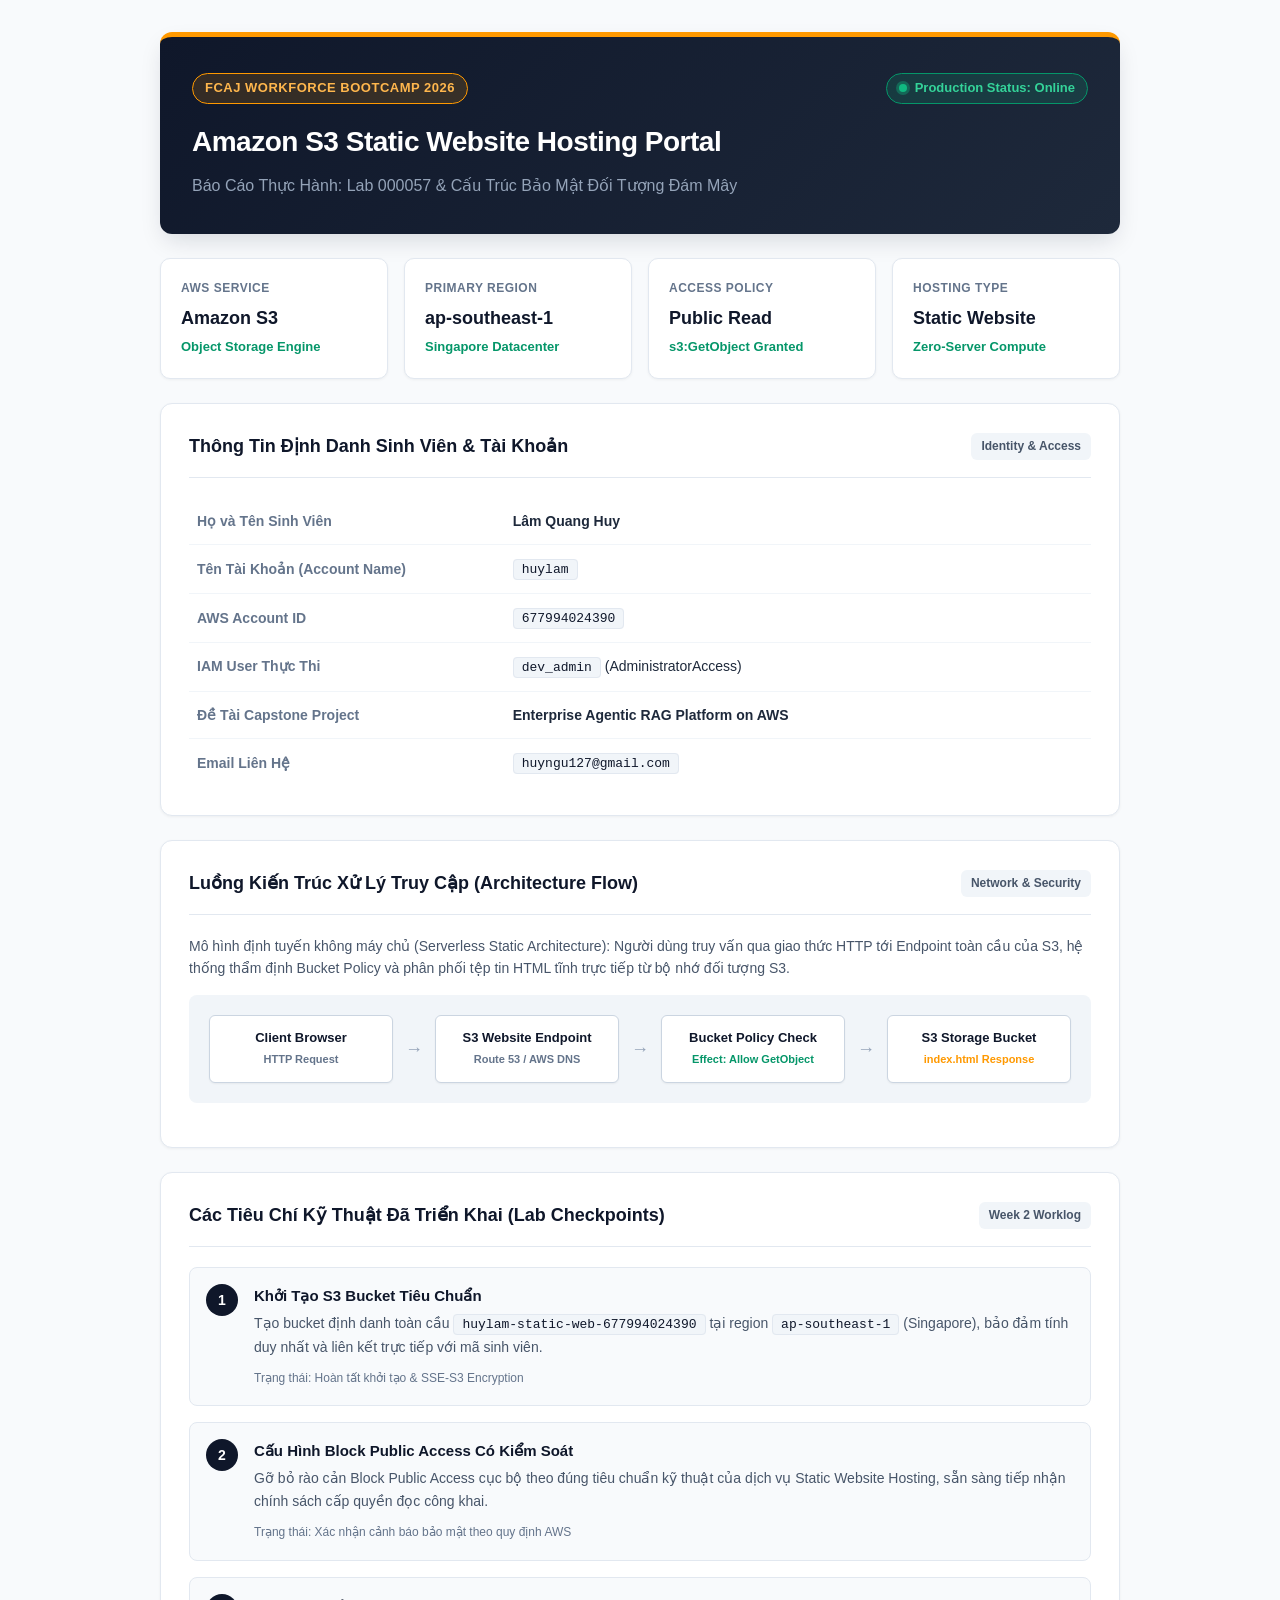
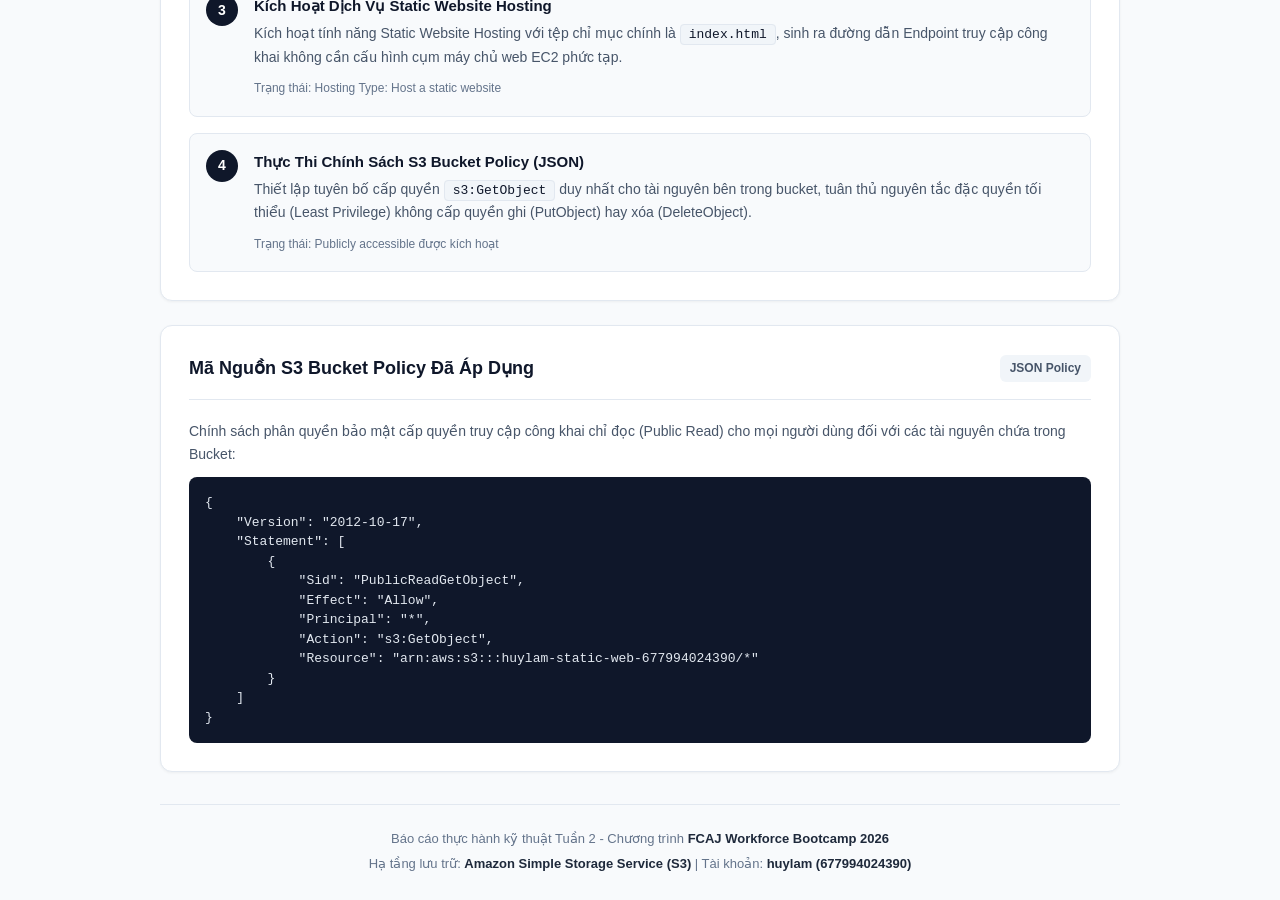
==== index.html @ d915a033 "docs: add lab 000057 s3 static website notes and proof images" ====
<!DOCTYPE html>
<html lang="vi">
<head>
    <meta charset="utf-8">
    <meta name="viewport" content="width=device-width, initial-scale=1.0">
    <title>AWS S3 Static Web Portal - Lam Quang Huy</title>
    <style>
        :root {
            --aws-navy: #0f172a;
            --aws-dark: #1e293b;
            --aws-amber: #ff9900;
            --aws-amber-hover: #ec8c00;
            --aws-blue: #0073bb;
            --aws-green: #059669;
            --aws-green-bg: #ecfdf5;
            --border-color: #e2e8f0;
            --text-main: #1e293b;
            --text-muted: #64748b;
            --bg-page: #f8fafc;
            --card-bg: #ffffff;
        }

        * {
            box-sizing: border-box;
            margin: 0;
            padding: 0;
        }

        body {
            font-family: -apple-system, BlinkMacSystemFont, "Segoe UI", Roboto, "Helvetica Neue", Arial, sans-serif;
            background-color: var(--bg-page);
            color: var(--text-main);
            line-height: 1.6;
            padding: 32px 16px;
        }

        .wrapper {
            max-width: 960px;
            margin: 0 auto;
        }

        /* Top Header */
        header {
            background: linear-gradient(135deg, var(--aws-navy) 0%, var(--aws-dark) 100%);
            border-top: 5px solid var(--aws-amber);
            border-radius: 12px;
            padding: 36px 32px;
            color: #ffffff;
            box-shadow: 0 10px 25px -5px rgba(15, 23, 42, 0.15);
            margin-bottom: 24px;
        }

        .header-top {
            display: flex;
            justify-content: space-between;
            align-items: center;
            flex-wrap: wrap;
            gap: 12px;
            margin-bottom: 16px;
        }

        .badge-program {
            background-color: rgba(255, 153, 0, 0.15);
            border: 1px solid var(--aws-amber);
            color: #ffb74d;
            font-size: 13px;
            font-weight: 600;
            padding: 4px 12px;
            border-radius: 9999px;
            text-transform: uppercase;
            letter-spacing: 0.5px;
        }

        .status-pill {
            display: inline-flex;
            align-items: center;
            gap: 8px;
            background-color: rgba(16, 185, 129, 0.15);
            border: 1px solid var(--aws-green);
            color: #34d399;
            font-size: 13px;
            font-weight: 600;
            padding: 4px 12px;
            border-radius: 9999px;
        }

        .pulse-dot {
            width: 8px;
            height: 8px;
            background-color: #10b981;
            border-radius: 50%;
            box-shadow: 0 0 0 3px rgba(16, 185, 129, 0.35);
        }

        header h1 {
            font-size: 28px;
            font-weight: 700;
            letter-spacing: -0.5px;
            margin-bottom: 8px;
            color: #ffffff;
        }

        header p.lead {
            color: #94a3b8;
            font-size: 16px;
        }

        /* Metrics Row */
        .metrics-grid {
            display: grid;
            grid-template-columns: repeat(auto-fit, minmax(210px, 1fr));
            gap: 16px;
            margin-bottom: 24px;
        }

        .metric-card {
            background: var(--card-bg);
            border: 1px solid var(--border-color);
            border-radius: 10px;
            padding: 20px;
            box-shadow: 0 1px 3px rgba(0, 0, 0, 0.05);
        }

        .metric-title {
            font-size: 12px;
            text-transform: uppercase;
            letter-spacing: 0.5px;
            color: var(--text-muted);
            font-weight: 600;
            margin-bottom: 6px;
        }

        .metric-value {
            font-size: 18px;
            font-weight: 700;
            color: var(--aws-navy);
            word-break: break-all;
        }

        .metric-sub {
            font-size: 13px;
            color: var(--aws-green);
            font-weight: 600;
            margin-top: 4px;
        }

        /* Main Content Layout */
        .main-grid {
            display: grid;
            grid-template-columns: 1fr;
            gap: 24px;
        }

        .card {
            background: var(--card-bg);
            border: 1px solid var(--border-color);
            border-radius: 12px;
            padding: 28px;
            box-shadow: 0 1px 3px rgba(0, 0, 0, 0.05);
        }

        .card-header {
            display: flex;
            justify-content: space-between;
            align-items: center;
            border-bottom: 1px solid var(--border-color);
            padding-bottom: 16px;
            margin-bottom: 20px;
        }

        .card-title {
            font-size: 18px;
            font-weight: 700;
            color: var(--aws-navy);
        }

        .card-tag {
            font-size: 12px;
            font-weight: 600;
            background: #f1f5f9;
            color: #475569;
            padding: 4px 10px;
            border-radius: 6px;
        }

        /* Profile Details Table */
        .profile-table {
            width: 100%;
            border-collapse: collapse;
        }

        .profile-table tr {
            border-bottom: 1px solid #f1f5f9;
        }

        .profile-table tr:last-child {
            border-bottom: none;
        }

        .profile-table th {
            text-align: left;
            padding: 12px 8px;
            color: var(--text-muted);
            font-weight: 600;
            font-size: 14px;
            width: 35%;
        }

        .profile-table td {
            padding: 12px 8px;
            color: var(--text-main);
            font-size: 14px;
        }

        .code-inline {
            font-family: ui-monospace, SFMono-Regular, Menlo, Monaco, Consolas, monospace;
            background-color: #f1f5f9;
            border: 1px solid #e2e8f0;
            padding: 2px 8px;
            border-radius: 4px;
            font-size: 13px;
            color: #0f172a;
        }

        /* Workflow Step Cards */
        .steps-container {
            display: flex;
            flex-direction: column;
            gap: 16px;
            margin-top: 8px;
        }

        .step-item {
            display: flex;
            gap: 16px;
            align-items: flex-start;
            padding: 16px;
            border-radius: 8px;
            background: #f8fafc;
            border: 1px solid #e2e8f0;
        }

        .step-num {
            flex-shrink: 0;
            width: 32px;
            height: 32px;
            background: var(--aws-navy);
            color: #ffffff;
            font-weight: 700;
            border-radius: 50%;
            display: flex;
            align-items: center;
            justify-content: center;
            font-size: 14px;
        }

        .step-content h4 {
            font-size: 15px;
            font-weight: 700;
            color: var(--aws-navy);
            margin-bottom: 4px;
        }

        .step-content p {
            font-size: 14px;
            color: #475569;
            margin-bottom: 6px;
        }

        .step-meta {
            font-size: 12px;
            color: var(--text-muted);
        }

        /* Architecture Flow Diagram */
        .arch-flow {
            display: flex;
            align-items: center;
            justify-content: space-between;
            flex-wrap: wrap;
            gap: 12px;
            background: #f1f5f9;
            padding: 20px;
            border-radius: 8px;
            margin: 16px 0;
            text-align: center;
        }

        .arch-node {
            background: #ffffff;
            border: 1px solid #cbd5e1;
            padding: 12px 16px;
            border-radius: 6px;
            font-size: 13px;
            font-weight: 600;
            color: var(--aws-navy);
            flex: 1;
            min-width: 140px;
            box-shadow: 0 1px 2px rgba(0, 0, 0, 0.05);
        }

        .arch-arrow {
            color: #94a3b8;
            font-weight: 700;
            font-size: 18px;
        }

        /* Code Block */
        pre {
            background: #0f172a;
            color: #e2e8f0;
            padding: 16px;
            border-radius: 8px;
            overflow-x: auto;
            font-family: ui-monospace, SFMono-Regular, Menlo, Monaco, Consolas, monospace;
            font-size: 13px;
            line-height: 1.5;
            margin-top: 12px;
        }

        /* Footer */
        footer {
            margin-top: 32px;
            text-align: center;
            font-size: 13px;
            color: var(--text-muted);
            border-top: 1px solid var(--border-color);
            padding-top: 24px;
        }

        footer strong {
            color: var(--text-main);
        }
    </style>
</head>
<body>

<div class="wrapper">

    <!-- Top Header -->
    <header>
        <div class="header-top">
            <span class="badge-program">FCAJ Workforce Bootcamp 2026</span>
            <div class="status-pill">
                <span class="pulse-dot"></span>
                <span>Production Status: Online</span>
            </div>
        </div>
        <h1>Amazon S3 Static Website Hosting Portal</h1>
        <p class="lead">Báo Cáo Thực Hành: Lab 000057 &amp; Cấu Trúc Bảo Mật Đối Tượng Đám Mây</p>
    </header>

    <!-- Key Metrics Grid -->
    <section class="metrics-grid">
        <div class="metric-card">
            <div class="metric-title">AWS Service</div>
            <div class="metric-value">Amazon S3</div>
            <div class="metric-sub">Object Storage Engine</div>
        </div>
        <div class="metric-card">
            <div class="metric-title">Primary Region</div>
            <div class="metric-value">ap-southeast-1</div>
            <div class="metric-sub">Singapore Datacenter</div>
        </div>
        <div class="metric-card">
            <div class="metric-title">Access Policy</div>
            <div class="metric-value">Public Read</div>
            <div class="metric-sub">s3:GetObject Granted</div>
        </div>
        <div class="metric-card">
            <div class="metric-title">Hosting Type</div>
            <div class="metric-value">Static Website</div>
            <div class="metric-sub">Zero-Server Compute</div>
        </div>
    </section>

    <!-- Main Content -->
    <main class="main-grid">

        <!-- Student & Identity Details -->
        <article class="card">
            <div class="card-header">
                <h2 class="card-title">Thông Tin Định Danh Sinh Viên &amp; Tài Khoản</h2>
                <span class="card-tag">Identity &amp; Access</span>
            </div>
            <table class="profile-table">
                <tbody>
                    <tr>
                        <th>Họ và Tên Sinh Viên</th>
                        <td><strong>Lâm Quang Huy</strong></td>
                    </tr>
                    <tr>
                        <th>Tên Tài Khoản (Account Name)</th>
                        <td><span class="code-inline">huylam</span></td>
                    </tr>
                    <tr>
                        <th>AWS Account ID</th>
                        <td><span class="code-inline">677994024390</span></td>
                    </tr>
                    <tr>
                        <th>IAM User Thực Thi</th>
                        <td><span class="code-inline">dev_admin</span> (AdministratorAccess)</td>
                    </tr>
                    <tr>
                        <th>Đề Tài Capstone Project</th>
                        <td><strong>Enterprise Agentic RAG Platform on AWS</strong></td>
                    </tr>
                    <tr>
                        <th>Email Liên Hệ</th>
                        <td><span class="code-inline">huyngu127@gmail.com</span></td>
                    </tr>
                </tbody>
            </table>
        </article>

        <!-- Technical Architecture Flow -->
        <article class="card">
            <div class="card-header">
                <h2 class="card-title">Luồng Kiến Trúc Xử Lý Truy Cập (Architecture Flow)</h2>
                <span class="card-tag">Network &amp; Security</span>
            </div>
            <p style="font-size: 14px; color: #475569; margin-bottom: 12px;">
                Mô hình định tuyến không máy chủ (Serverless Static Architecture): Người dùng truy vấn qua giao thức HTTP tới Endpoint toàn cầu của S3, hệ thống thẩm định Bucket Policy và phân phối tệp tin HTML tĩnh trực tiếp từ bộ nhớ đối tượng S3.
            </p>
            <div class="arch-flow">
                <div class="arch-node">
                    Client Browser<br>
                    <span style="font-size: 11px; color: #64748b;">HTTP Request</span>
                </div>
                <div class="arch-arrow">&rarr;</div>
                <div class="arch-node">
                    S3 Website Endpoint<br>
                    <span style="font-size: 11px; color: #64748b;">Route 53 / AWS DNS</span>
                </div>
                <div class="arch-arrow">&rarr;</div>
                <div class="arch-node">
                    Bucket Policy Check<br>
                    <span style="font-size: 11px; color: #059669;">Effect: Allow GetObject</span>
                </div>
                <div class="arch-arrow">&rarr;</div>
                <div class="arch-node">
                    S3 Storage Bucket<br>
                    <span style="font-size: 11px; color: #ff9900;">index.html Response</span>
                </div>
            </div>
        </article>

        <!-- Implementation Steps Checkpoints -->
        <article class="card">
            <div class="card-header">
                <h2 class="card-title">Các Tiêu Chí Kỹ Thuật Đã Triển Khai (Lab Checkpoints)</h2>
                <span class="card-tag">Week 2 Worklog</span>
            </div>
            <div class="steps-container">
                <div class="step-item">
                    <div class="step-num">1</div>
                    <div class="step-content">
                        <h4>Khởi Tạo S3 Bucket Tiêu Chuẩn</h4>
                        <p>Tạo bucket định danh toàn cầu <span class="code-inline">huylam-static-web-677994024390</span> tại region <span class="code-inline">ap-southeast-1</span> (Singapore), bảo đảm tính duy nhất và liên kết trực tiếp với mã sinh viên.</p>
                        <span class="step-meta">Trạng thái: Hoàn tất khởi tạo &amp; SSE-S3 Encryption</span>
                    </div>
                </div>

                <div class="step-item">
                    <div class="step-num">2</div>
                    <div class="step-content">
                        <h4>Cấu Hình Block Public Access Có Kiểm Soát</h4>
                        <p>Gỡ bỏ rào cản Block Public Access cục bộ theo đúng tiêu chuẩn kỹ thuật của dịch vụ Static Website Hosting, sẵn sàng tiếp nhận chính sách cấp quyền đọc công khai.</p>
                        <span class="step-meta">Trạng thái: Xác nhận cảnh báo bảo mật theo quy định AWS</span>
                    </div>
                </div>

                <div class="step-item">
                    <div class="step-num">3</div>
                    <div class="step-content">
                        <h4>Kích Hoạt Dịch Vụ Static Website Hosting</h4>
                        <p>Kích hoạt tính năng Static Website Hosting với tệp chỉ mục chính là <span class="code-inline">index.html</span>, sinh ra đường dẫn Endpoint truy cập công khai không cần cấu hình cụm máy chủ web EC2 phức tạp.</p>
                        <span class="step-meta">Trạng thái: Hosting Type: Host a static website</span>
                    </div>
                </div>

                <div class="step-item">
                    <div class="step-num">4</div>
                    <div class="step-content">
                        <h4>Thực Thi Chính Sách S3 Bucket Policy (JSON)</h4>
                        <p>Thiết lập tuyên bố cấp quyền <span class="code-inline">s3:GetObject</span> duy nhất cho tài nguyên bên trong bucket, tuân thủ nguyên tắc đặc quyền tối thiểu (Least Privilege) không cấp quyền ghi (PutObject) hay xóa (DeleteObject).</p>
                        <span class="step-meta">Trạng thái: Publicly accessible được kích hoạt</span>
                    </div>
                </div>
            </div>
        </article>

        <!-- S3 Policy Code View -->
        <article class="card">
            <div class="card-header">
                <h2 class="card-title">Mã Nguồn S3 Bucket Policy Đã Áp Dụng</h2>
                <span class="card-tag">JSON Policy</span>
            </div>
            <p style="font-size: 14px; color: #475569;">
                Chính sách phân quyền bảo mật cấp quyền truy cập công khai chỉ đọc (Public Read) cho mọi người dùng đối với các tài nguyên chứa trong Bucket:
            </p>
            <pre><code>{
    "Version": "2012-10-17",
    "Statement": [
        {
            "Sid": "PublicReadGetObject",
            "Effect": "Allow",
            "Principal": "*",
            "Action": "s3:GetObject",
            "Resource": "arn:aws:s3:::huylam-static-web-677994024390/*"
        }
    ]
}</code></pre>
        </article>

    </main>

    <!-- Footer -->
    <footer>
        <p>Báo cáo thực hành kỹ thuật Tuần 2 - Chương trình <strong>FCAJ Workforce Bootcamp 2026</strong></p>
        <p style="margin-top: 4px;">Hạ tầng lưu trữ: <strong>Amazon Simple Storage Service (S3)</strong> | Tài khoản: <strong>huylam (677994024390)</strong></p>
    </footer>

</div>

</body>
</html>
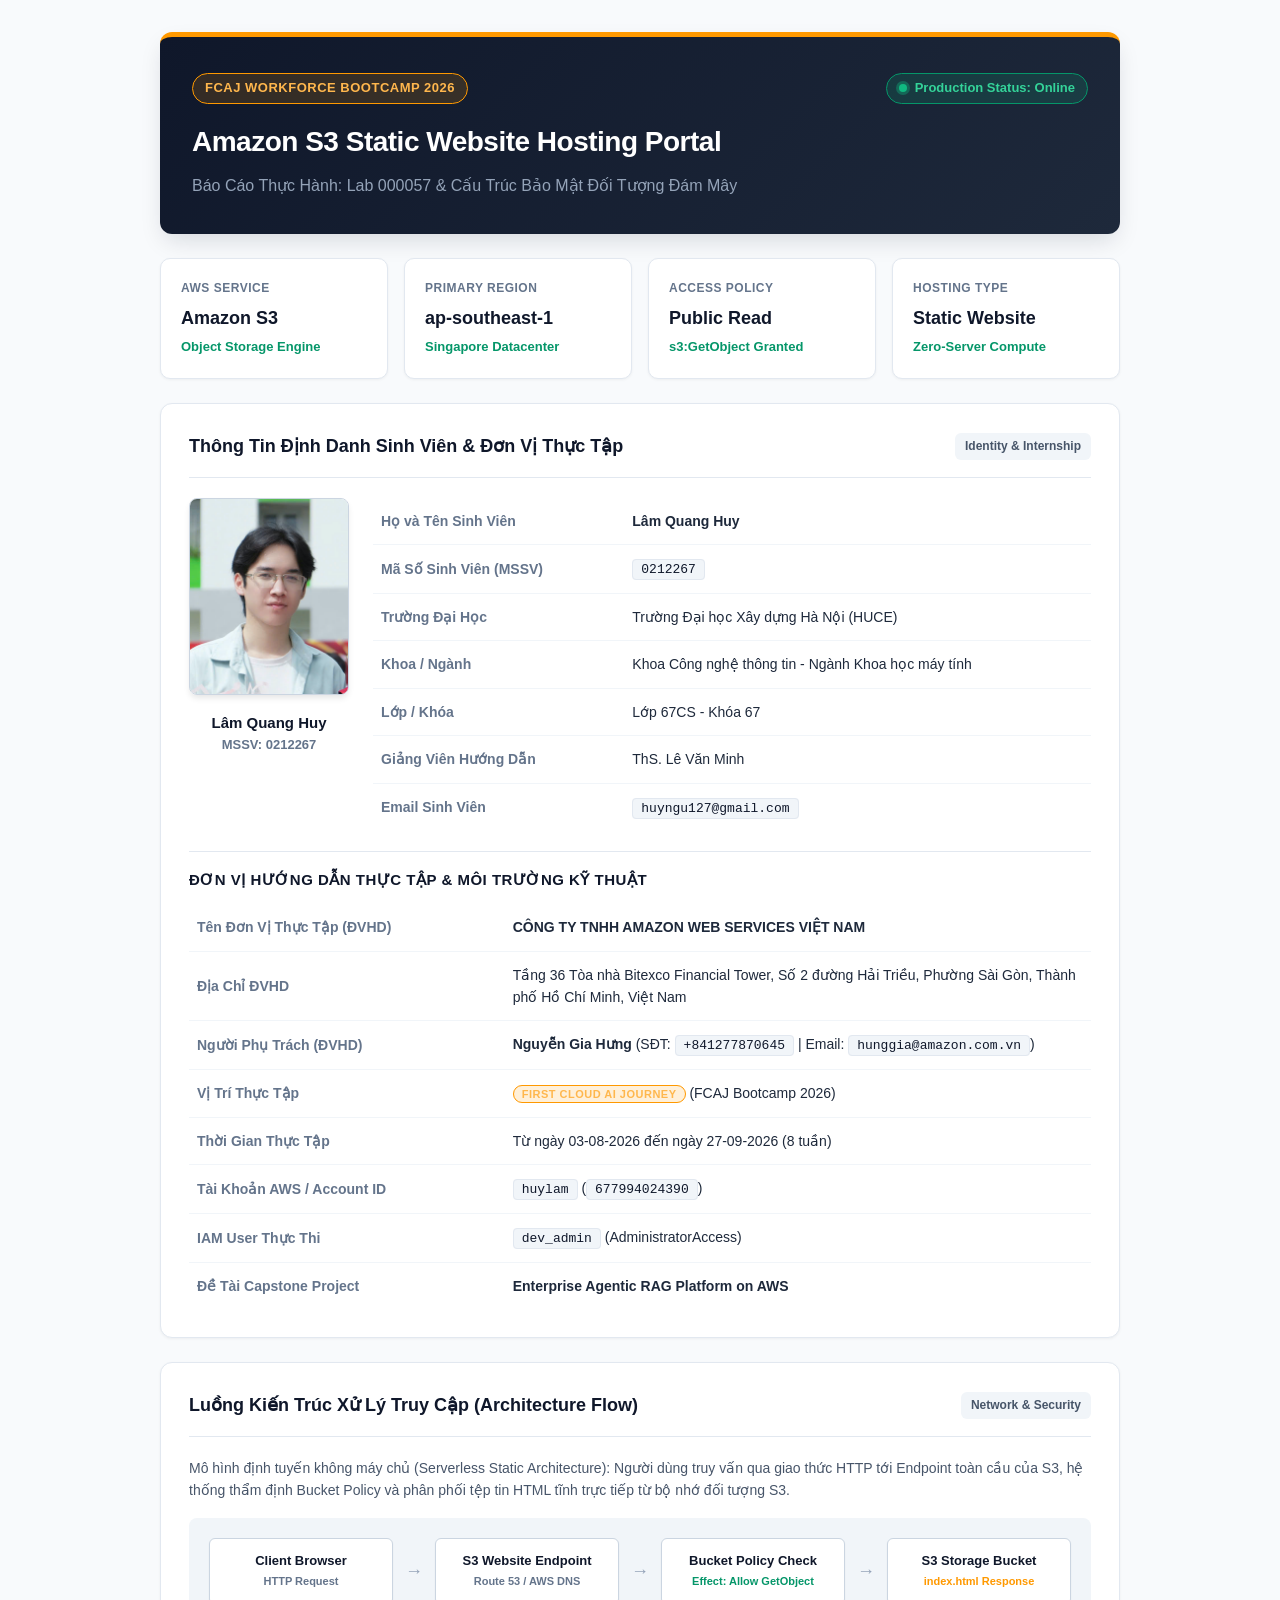
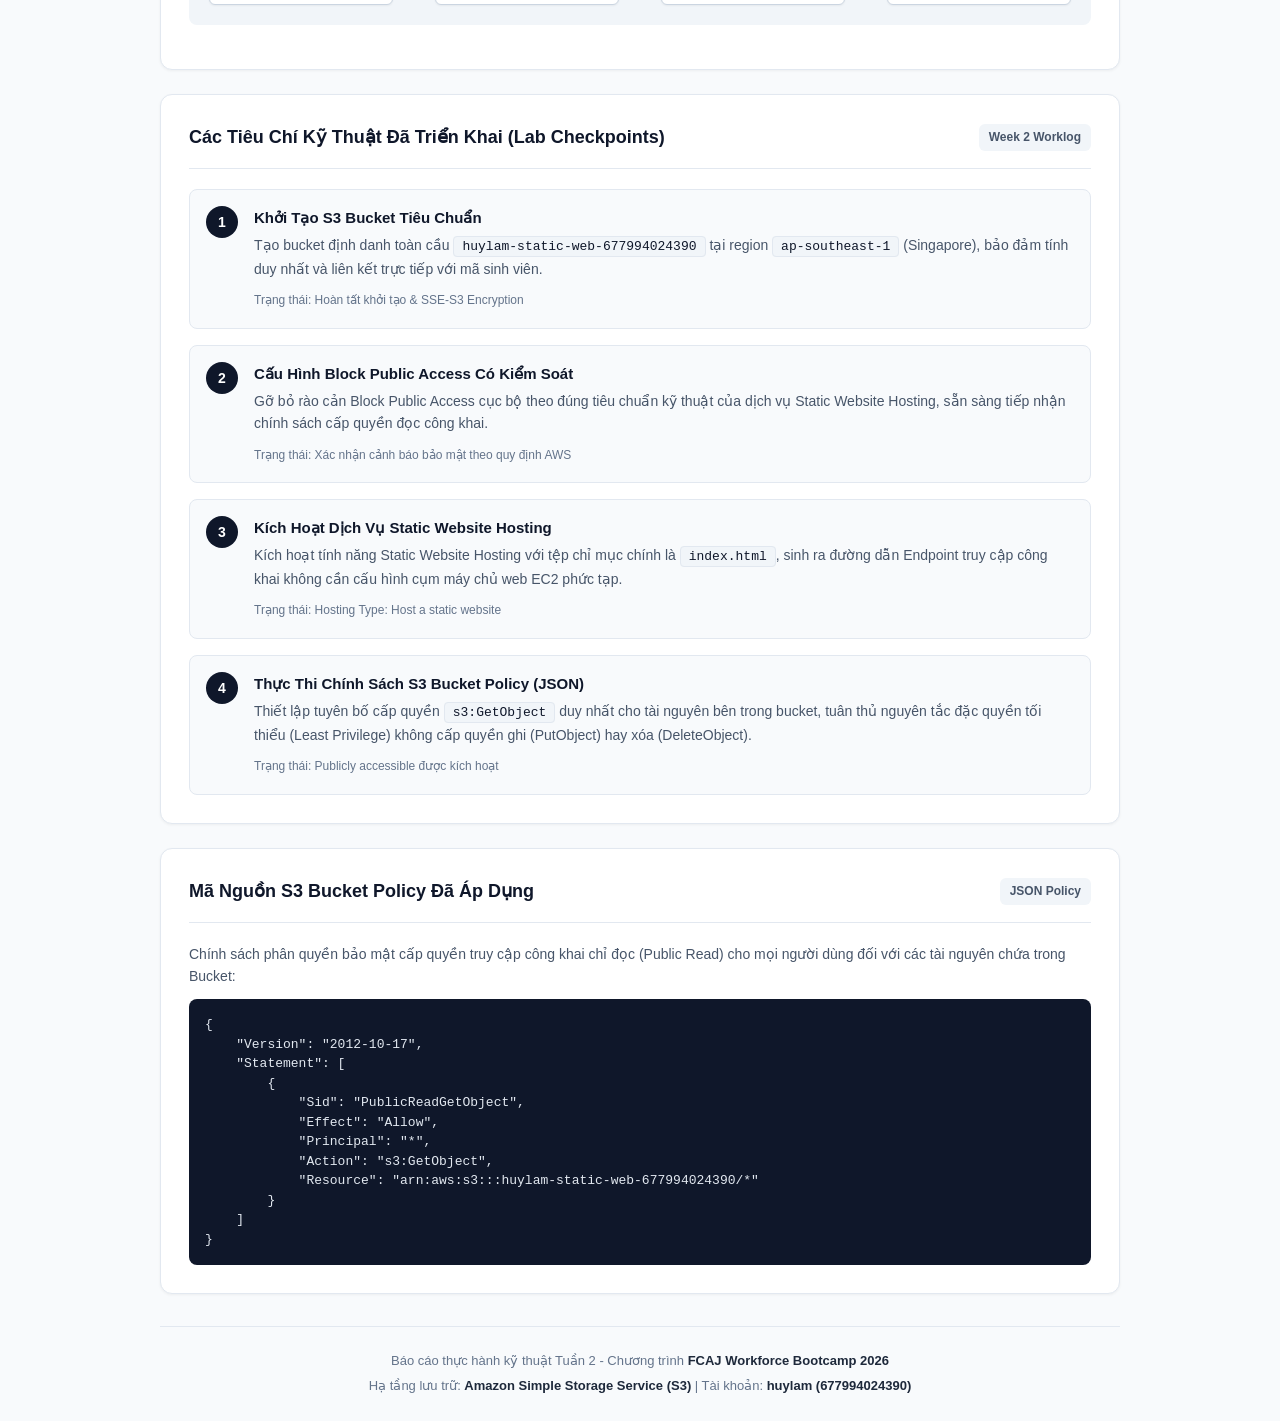
==== commit d4b405b8: "docs: cap nhat thong tin thuc tap va anh sinh vien tren portal index.html" ====
--- a/index.html
+++ b/index.html
@@ -380,37 +380,90 @@
         <!-- Student & Identity Details -->
         <article class="card">
             <div class="card-header">
-                <h2 class="card-title">Thông Tin Định Danh Sinh Viên &amp; Tài Khoản</h2>
-                <span class="card-tag">Identity &amp; Access</span>
-            </div>
-            <table class="profile-table">
-                <tbody>
-                    <tr>
-                        <th>Họ và Tên Sinh Viên</th>
-                        <td><strong>Lâm Quang Huy</strong></td>
-                    </tr>
-                    <tr>
-                        <th>Tên Tài Khoản (Account Name)</th>
-                        <td><span class="code-inline">huylam</span></td>
-                    </tr>
-                    <tr>
-                        <th>AWS Account ID</th>
-                        <td><span class="code-inline">677994024390</span></td>
-                    </tr>
-                    <tr>
-                        <th>IAM User Thực Thi</th>
-                        <td><span class="code-inline">dev_admin</span> (AdministratorAccess)</td>
-                    </tr>
-                    <tr>
-                        <th>Đề Tài Capstone Project</th>
-                        <td><strong>Enterprise Agentic RAG Platform on AWS</strong></td>
-                    </tr>
-                    <tr>
-                        <th>Email Liên Hệ</th>
-                        <td><span class="code-inline">huyngu127@gmail.com</span></td>
-                    </tr>
-                </tbody>
-            </table>
+                <h2 class="card-title">Thông Tin Định Danh Sinh Viên &amp; Đơn Vị Thực Tập</h2>
+                <span class="card-tag">Identity &amp; Internship</span>
+            </div>
+            <div style="display: flex; gap: 24px; align-items: flex-start; flex-wrap: wrap; margin-bottom: 20px;">
+                <div style="flex: 0 0 160px; text-align: center;">
+                    <img src="images/avatar.png" alt="Ảnh chân dung Lâm Quang Huy" style="width: 160px; height: auto; border-radius: 8px; border: 1px solid #cbd5e1; box-shadow: 0 4px 6px -1px rgba(0, 0, 0, 0.1);">
+                    <div style="margin-top: 8px; font-weight: 700; color: var(--aws-navy); font-size: 15px;">Lâm Quang Huy</div>
+                    <div style="font-size: 13px; color: var(--text-muted); font-weight: 600;">MSSV: 0212267</div>
+                </div>
+                <div style="flex: 1; min-width: 280px;">
+                    <table class="profile-table">
+                        <tbody>
+                            <tr>
+                                <th>Họ và Tên Sinh Viên</th>
+                                <td><strong>Lâm Quang Huy</strong></td>
+                            </tr>
+                            <tr>
+                                <th>Mã Số Sinh Viên (MSSV)</th>
+                                <td><span class="code-inline">0212267</span></td>
+                            </tr>
+                            <tr>
+                                <th>Trường Đại Học</th>
+                                <td>Trường Đại học Xây dựng Hà Nội (HUCE)</td>
+                            </tr>
+                            <tr>
+                                <th>Khoa / Ngành</th>
+                                <td>Khoa Công nghệ thông tin - Ngành Khoa học máy tính</td>
+                            </tr>
+                            <tr>
+                                <th>Lớp / Khóa</th>
+                                <td>Lớp 67CS - Khóa 67</td>
+                            </tr>
+                            <tr>
+                                <th>Giảng Viên Hướng Dẫn</th>
+                                <td>ThS. Lê Văn Minh</td>
+                            </tr>
+                            <tr>
+                                <th>Email Sinh Viên</th>
+                                <td><span class="code-inline">huyngu127@gmail.com</span></td>
+                            </tr>
+                        </tbody>
+                    </table>
+                </div>
+            </div>
+
+            <div style="border-top: 1px solid var(--border-color); padding-top: 16px; margin-top: 12px;">
+                <h3 style="font-size: 15px; font-weight: 700; color: var(--aws-navy); margin-bottom: 12px; text-transform: uppercase; letter-spacing: 0.5px;">Đơn Vị Hướng Dẫn Thực Tập &amp; Môi Trường Kỹ Thuật</h3>
+                <table class="profile-table">
+                    <tbody>
+                        <tr>
+                            <th>Tên Đơn Vị Thực Tập (ĐVHD)</th>
+                            <td><strong>CÔNG TY TNHH AMAZON WEB SERVICES VIỆT NAM</strong></td>
+                        </tr>
+                        <tr>
+                            <th>Địa Chỉ ĐVHD</th>
+                            <td>Tầng 36 Tòa nhà Bitexco Financial Tower, Số 2 đường Hải Triều, Phường Sài Gòn, Thành phố Hồ Chí Minh, Việt Nam</td>
+                        </tr>
+                        <tr>
+                            <th>Người Phụ Trách (ĐVHD)</th>
+                            <td><strong>Nguyễn Gia Hưng</strong> (SĐT: <span class="code-inline">+841277870645</span> | Email: <span class="code-inline">hunggia@amazon.com.vn</span>)</td>
+                        </tr>
+                        <tr>
+                            <th>Vị Trí Thực Tập</th>
+                            <td><span class="badge-program" style="font-size: 11px; padding: 2px 8px;">First Cloud AI Journey</span> (FCAJ Bootcamp 2026)</td>
+                        </tr>
+                        <tr>
+                            <th>Thời Gian Thực Tập</th>
+                            <td>Từ ngày 03-08-2026 đến ngày 27-09-2026 (8 tuần)</td>
+                        </tr>
+                        <tr>
+                            <th>Tài Khoản AWS / Account ID</th>
+                            <td><span class="code-inline">huylam</span> (<span class="code-inline">677994024390</span>)</td>
+                        </tr>
+                        <tr>
+                            <th>IAM User Thực Thi</th>
+                            <td><span class="code-inline">dev_admin</span> (AdministratorAccess)</td>
+                        </tr>
+                        <tr>
+                            <th>Đề Tài Capstone Project</th>
+                            <td><strong>Enterprise Agentic RAG Platform on AWS</strong></td>
+                        </tr>
+                    </tbody>
+                </table>
+            </div>
         </article>
 
         <!-- Technical Architecture Flow -->
